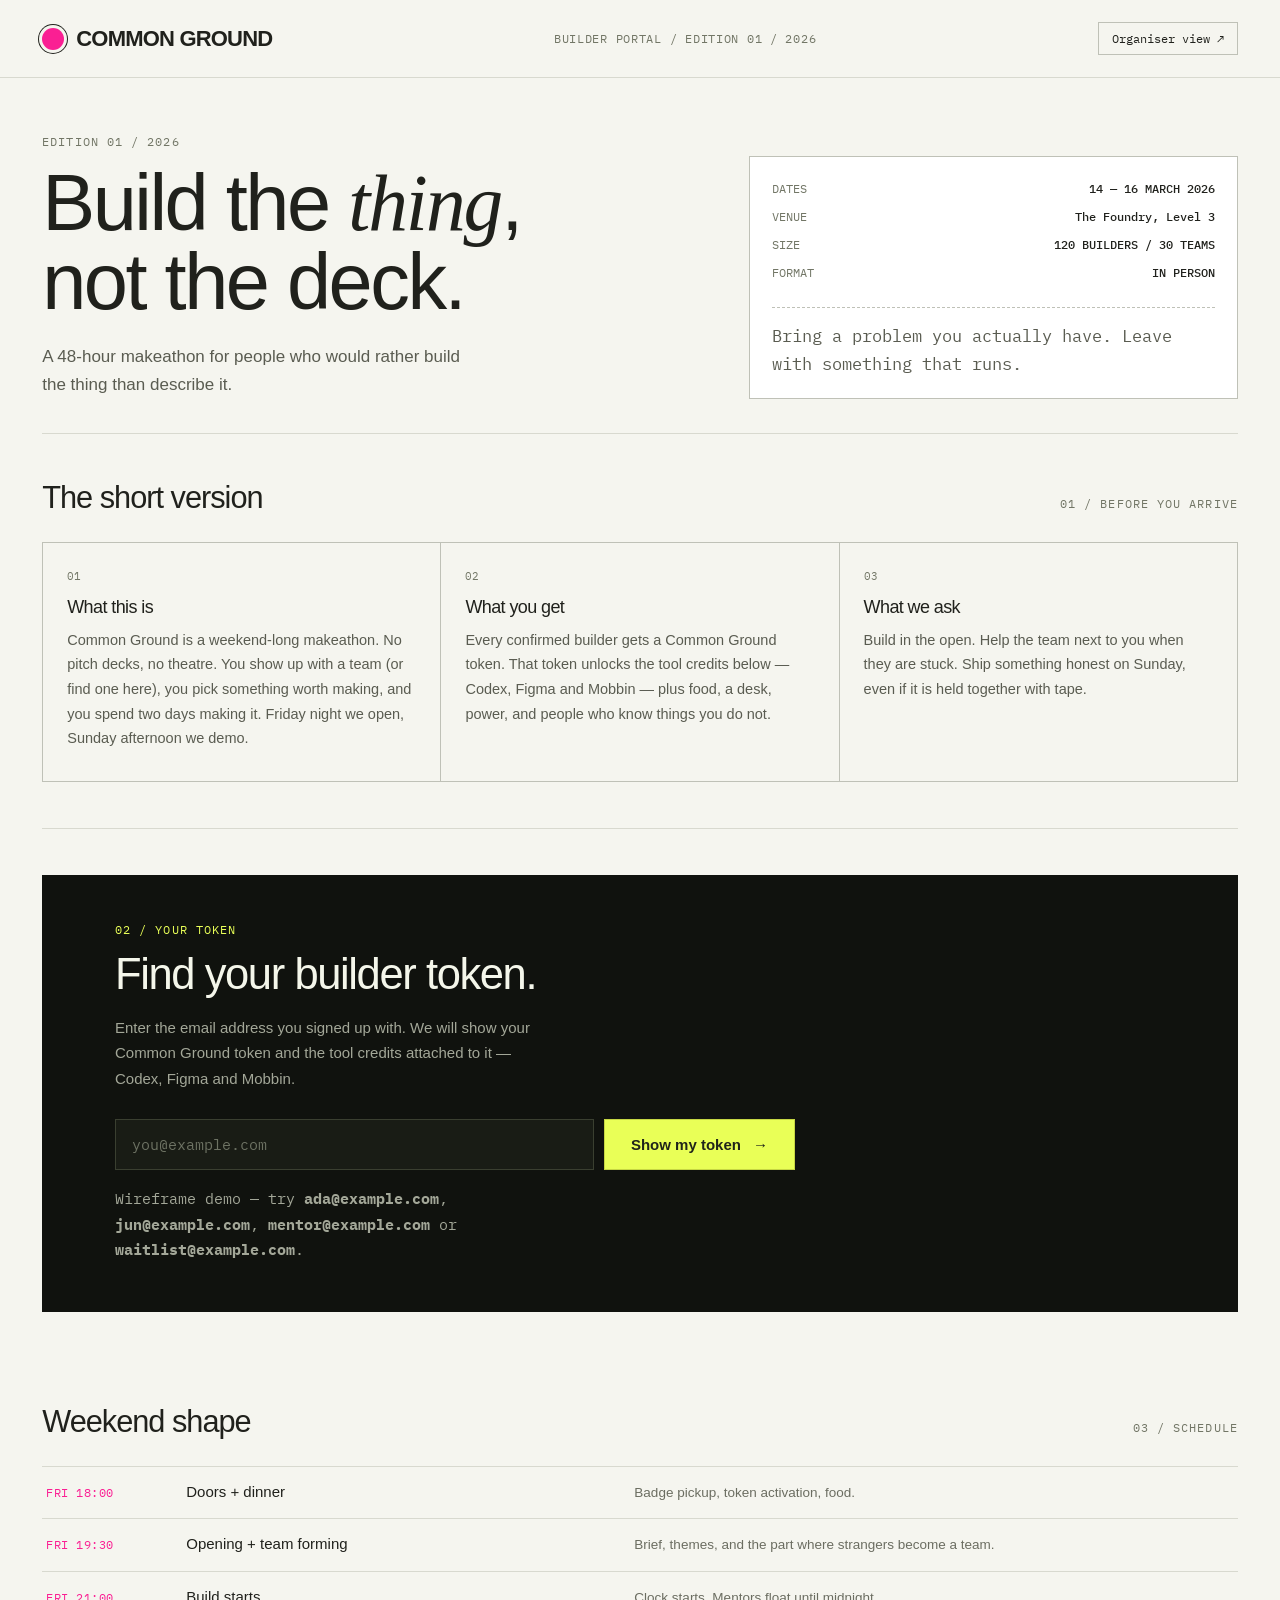
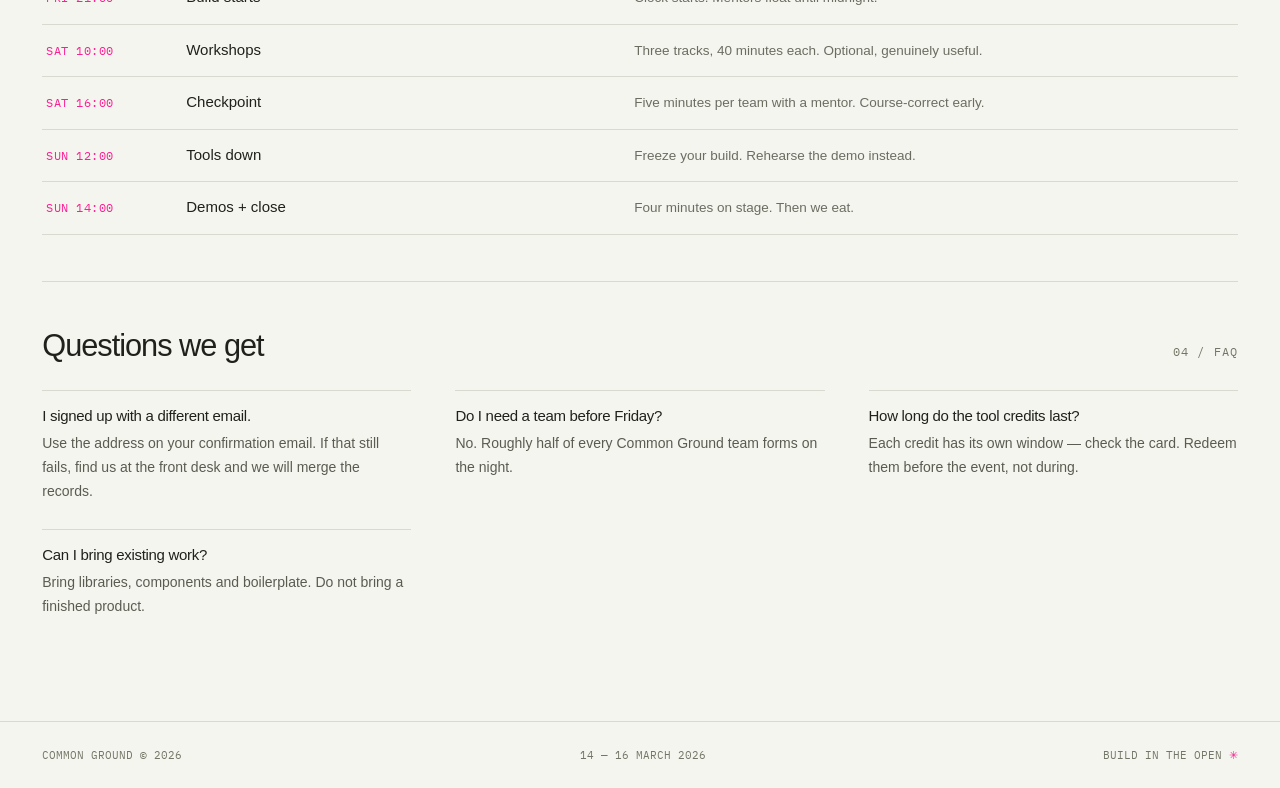
==== index.html @ 04ef0b45 "update files" ====
<!doctype html>
<html lang="en">
<head>
<meta charset="UTF-8">
<meta name="viewport" content="width=device-width, initial-scale=1.0">
<meta name="theme-color" content="#fa1f93">
<title>Common Ground — Builder Portal</title>
<meta name="description" content="Common Ground makeathon. Find your builder token and redeem your Codex, Figma and Mobbin credits.">
<link rel="icon" href="./assets/favicon.svg">
<link rel="preconnect" href="https://fonts.googleapis.com">
<link rel="preconnect" href="https://fonts.gstatic.com" crossorigin>
<link rel="stylesheet" href="https://fonts.googleapis.com/css2?family=Google+Sans:ital,wght@0,400;0,500;0,700;1,400&family=IBM+Plex+Mono:wght@400;500;600&display=swap">
<link rel="stylesheet" href="./assets/portal.css">
</head>
<body>

<header class="topbar">
  <a class="brand" href="./"><span class="brand-mark"></span>COMMON GROUND</a>
  <span class="top-caption" id="top-caption">BUILDER PORTAL / EDITION 01</span>
  <a class="top-link" href="./admin.html">Organiser view <span>↗</span></a>
</header>

<main>

  <!-- ============ HERO ============ -->
  <section class="hero">
    <div>
      <span class="eyebrow" id="hero-edition">EDITION 01 / 2026</span>
      <h1>Build the <em>thing</em>,<br>not the deck.</h1>
      <p id="hero-tagline">A 48-hour makeathon for people who would rather build the thing than describe it.</p>
    </div>
    <div class="hero-meta">
      <dl>
        <dt>DATES</dt><dd id="meta-dates">14 — 16 MARCH 2026</dd>
        <dt>VENUE</dt><dd id="meta-venue">The Foundry, Level 3</dd>
        <dt>SIZE</dt><dd id="meta-capacity">120 BUILDERS / 30 TEAMS</dd>
        <dt>FORMAT</dt><dd>IN PERSON</dd>
      </dl>
      <p class="hero-note" id="meta-note">Bring a problem you actually have. Leave with something that runs.</p>
    </div>
  </section>

  <!-- ============ INTRO ============ -->
  <section class="section">
    <div class="section-head">
      <h2>The short version</h2>
      <span class="eyebrow">01 / BEFORE YOU ARRIVE</span>
    </div>
    <div class="intro-grid" id="intro-grid"></div>
  </section>

  <!-- ============ TOKEN GATE ============ -->
  <section class="gate" id="gate" aria-labelledby="gate-title">
    <div class="gate-inner">
      <span class="eyebrow">02 / YOUR TOKEN</span>
      <h2 id="gate-title">Find your builder token.</h2>
      <p>Enter the email address you signed up with. We will show your Common Ground token and the tool credits attached to it — Codex, Figma and Mobbin.</p>
      <form class="gate-form" id="gate-form" novalidate>
        <label for="email" class="sr-only" hidden>Email address</label>
        <input type="email" id="email" name="email" placeholder="you@example.com"
               autocomplete="email" inputmode="email" spellcheck="false" required>
        <button type="submit">Show my token <span aria-hidden="true">→</span></button>
      </form>
      <p class="gate-hint">Wireframe demo — try <b>ada@example.com</b>, <b>jun@example.com</b>, <b>mentor@example.com</b> or <b>waitlist@example.com</b>.</p>
      <p class="gate-error" id="gate-error" role="alert"></p>
    </div>
  </section>

  <!-- ============ RESULT ============ -->
  <section class="result" id="result" aria-live="polite">
    <div class="token-card">
      <div class="token-top">
        <div class="token-who">
          <span class="eyebrow">YOU ARE IN</span>
          <h2 id="p-name">—</h2>
          <p id="p-detail">—</p>
        </div>
        <span class="badge ok" id="p-status">CONFIRMED</span>
      </div>
      <div class="token-block">
        <div>
          <span class="label">COMMON GROUND TOKEN</span>
          <div class="token-value" id="p-token">—</div>
        </div>
        <button class="copy-btn" data-copy-target="p-token" type="button">Copy token</button>
      </div>
    </div>

    <div class="perks" id="perks"></div>

    <p class="wire-note">Wireframe: codes are stored in your browser only. In production this screen is served after a
      magic-link check, and each code is issued once per confirmed builder.</p>
  </section>

  <!-- ============ SCHEDULE ============ -->
  <section class="section">
    <div class="section-head">
      <h2>Weekend shape</h2>
      <span class="eyebrow">03 / SCHEDULE</span>
    </div>
    <div class="schedule" id="schedule"></div>
  </section>

  <!-- ============ FAQ ============ -->
  <section class="section" style="border-bottom:0">
    <div class="section-head">
      <h2>Questions we get</h2>
      <span class="eyebrow">04 / FAQ</span>
    </div>
    <div class="faq" id="faq"></div>
  </section>

</main>

<footer>
  <span>COMMON GROUND © 2026</span>
  <span id="foot-dates">14 — 16 MARCH 2026</span>
  <span>BUILD IN THE OPEN <b style="color:#fa1f93">✳</b></span>
</footer>

<div id="toast" class="toast" role="status"></div>

<script src="./assets/data.js"></script>
<script src="./assets/portal.js"></script>
</body>
</html>
---- assets/portal.css ----
/* Fonts load via <link> in each page head — see index.html / admin.html. */

:root{
  --paper:#f5f5ef; --ink:#20211c; --deep:#10120e;
  --line:#d8d9cf; --line-hard:#bfc1b7;
  --acid:#e9ff57; --hot:#fa1f93; --muted:#727666;
  --mono:'IBM Plex Mono',monospace; --display:'Google Sans',sans-serif;
  font-family:'Google Sans',sans-serif; color:var(--ink); background:var(--paper);
  font-synthesis:none;
}
*{box-sizing:border-box}
body{margin:0}
button,input,textarea,select,a{-webkit-tap-highlight-color:transparent}
button{font:inherit;cursor:pointer;color:inherit;border:0;background:none}
a{color:inherit;text-decoration:none}
button:focus-visible,a:focus-visible,input:focus-visible,textarea:focus-visible,select:focus-visible{outline:2px solid #727b19;outline-offset:3px}
h1,h2,h3{font-family:var(--display);font-weight:500;margin:0}
.mono{font-family:var(--mono)}

/* ---------- chrome ---------- */
.topbar{height:78px;border-bottom:1px solid var(--line);display:flex;align-items:center;justify-content:space-between;padding:0 3.3%;gap:16px}
.brand{display:flex;align-items:center;gap:12px;font-family:var(--display);font-size:22px;font-weight:700;letter-spacing:-.8px;white-space:nowrap}
.brand-mark{width:22px;height:22px;border-radius:50%;background:var(--hot);flex-shrink:0;box-shadow:0 0 0 3px var(--paper),0 0 0 4px var(--ink)}
.top-caption{font-family:var(--mono);font-size:12px;letter-spacing:.06em;color:var(--muted)}
.top-link{font-family:var(--mono);font-size:12px;border:1px solid var(--line-hard);padding:8px 13px;white-space:nowrap}
.top-link:hover{background:#ededE5}
main{padding:0 3.3%;max-width:1680px;margin:0 auto}
footer{display:flex;align-items:center;justify-content:space-between;gap:14px;flex-wrap:wrap;
  padding:26px 3.3%;margin-top:56px;border-top:1px solid var(--line);font-family:var(--mono);font-size:11px;color:var(--muted)}

.eyebrow{font-family:var(--mono);font-size:12px;letter-spacing:.09em;color:var(--muted);text-transform:uppercase}
.helper{font-family:var(--mono);font-size:12px;line-height:1.65;color:var(--muted);margin:8px 0 0}
.wire-note{font-family:var(--mono);font-size:11px;color:#8a8e7d;border-left:2px solid var(--acid);padding-left:10px;margin:12px 0 0}

/* ---------- hero ---------- */
.hero{display:grid;grid-template-columns:minmax(0,1.35fr) minmax(0,1fr);gap:48px;align-items:end;padding:54px 0 34px;border-bottom:1px solid var(--line)}
.hero h1{font-size:clamp(44px,6.2vw,92px);letter-spacing:-2.5px;line-height:.98;margin:14px 0 0}
.hero h1 em{font-family:Georgia,serif;font-weight:400;font-style:italic;letter-spacing:-2px}
.hero p{font-size:17px;line-height:1.65;color:#5a5c51;margin:22px 0 0;max-width:46ch}
.hero-meta{font-family:var(--mono);font-size:12px;line-height:2;border:1px solid var(--line-hard);padding:20px 22px;background:#fff}
.hero-meta dl{margin:0;display:grid;grid-template-columns:auto 1fr;gap:4px 18px}
.hero-meta dt{color:var(--muted)}
.hero-meta dd{margin:0;text-align:right;font-weight:500}
.hero-note{margin-top:16px;padding-top:14px;border-top:1px dashed var(--line-hard);color:var(--ink);font-size:12px;line-height:1.6}

/* ---------- generic blocks ---------- */
.section{padding:46px 0;border-bottom:1px solid var(--line)}
.section-head{display:flex;align-items:baseline;justify-content:space-between;gap:20px;flex-wrap:wrap;margin-bottom:26px}
.section-head h2{font-size:clamp(24px,2.4vw,34px);letter-spacing:-1px}
.intro-grid{display:grid;grid-template-columns:repeat(auto-fit,minmax(260px,1fr));gap:1px;background:var(--line-hard);border:1px solid var(--line-hard)}
.intro-card{background:var(--paper);padding:26px 24px 30px}
.intro-card h3{font-size:18px;letter-spacing:-.6px;margin-bottom:10px}
.intro-card p{font-size:14.5px;line-height:1.7;color:#5a5c51;margin:0}
.intro-card .idx{font-family:var(--mono);font-size:11px;color:var(--muted);display:block;margin-bottom:14px}

.schedule{border-top:1px solid var(--line)}
.sched-row{display:grid;grid-template-columns:120px minmax(0,1fr) minmax(0,1.4fr);gap:20px;padding:15px 4px;border-bottom:1px solid var(--line);align-items:baseline}
.sched-row time{font-family:var(--mono);font-size:12px;color:var(--hot);letter-spacing:.04em}
.sched-row strong{font-weight:500;font-size:15px}
.sched-row span{font-size:13.5px;color:#6b6d61;line-height:1.6}

/* ---------- token gate ---------- */
.gate{background:var(--deep);color:#eef0e2;border:1px solid var(--deep);padding:44px 6% 48px;margin:46px 0}
.gate-inner{max-width:680px}
.gate .eyebrow{color:var(--acid)}
.gate h2{font-size:clamp(28px,3.4vw,44px);letter-spacing:-1.4px;color:#f4f6ea;margin:12px 0 0}
.gate p{font-size:15px;line-height:1.7;color:#a3a798;margin:16px 0 0;max-width:52ch}
.gate-form{display:flex;gap:10px;margin-top:28px;flex-wrap:wrap}
.gate-form input{flex:1 1 300px;min-width:0;background:#191c15;border:1px solid #3a3f30;color:#f2f4e8;
  font:15px var(--mono);padding:15px 16px}
.gate-form input::placeholder{color:#6d7263}
.gate-form input:focus{border-color:var(--acid);outline:none}
.gate-form button{background:var(--acid);color:#20241a;font-weight:700;font-size:15px;padding:15px 26px;
  display:flex;align-items:center;gap:12px;border:1px solid #c5d643}
.gate-form button:hover{background:#dcf63d}
.gate-hint{font-family:var(--mono);font-size:11px;color:#8b9080;margin-top:14px}
.gate-error{font-family:var(--mono);font-size:12.5px;color:#ffd0e8;border:1px solid var(--hot);background:#3a0f27;
  padding:12px 15px;margin-top:18px;display:none}
.gate-error.visible{display:block}

/* ---------- token result ---------- */
.result{display:none;margin:46px 0}
.result.visible{display:block}
.token-card{background:var(--deep);color:#eef0e2;padding:34px 6% 36px;position:relative;overflow:hidden}
.token-card:after{content:'';position:absolute;right:-60px;top:-60px;width:220px;height:220px;border-radius:50%;
  border:1px solid #2e3327;pointer-events:none}
.token-top{display:flex;justify-content:space-between;gap:24px;flex-wrap:wrap;align-items:flex-start}
.token-who h2{font-size:clamp(26px,3vw,38px);letter-spacing:-1.1px;color:#f4f6ea}
.token-who .eyebrow{color:var(--acid)}
.token-who p{font-family:var(--mono);font-size:12px;color:#9ba08d;margin:10px 0 0}
.badge{font-family:var(--mono);font-size:11px;letter-spacing:.06em;border:1px solid currentColor;padding:5px 9px;display:inline-block}
.badge.ok{color:var(--acid)}
.badge.warn{color:#ffb454}
.token-block{margin-top:30px;border:1px dashed #414736;padding:22px 24px;display:flex;gap:22px;
  align-items:center;justify-content:space-between;flex-wrap:wrap}
.token-block .label{font-family:var(--mono);font-size:11px;color:#8b9080;letter-spacing:.08em}
.token-value{font-family:var(--mono);font-size:clamp(24px,3.4vw,38px);letter-spacing:.06em;color:var(--acid);margin-top:8px;word-break:break-all}
.copy-btn{font-family:var(--mono);font-size:12px;border:1px solid #5a6049;color:#e6e9da;padding:11px 16px;background:#1b1f17}
.copy-btn:hover{border-color:var(--acid);color:var(--acid)}
.copy-btn.done{border-color:var(--acid);color:var(--acid)}

.perks{display:grid;grid-template-columns:repeat(auto-fit,minmax(290px,1fr));gap:1px;background:var(--line-hard);
  border:1px solid var(--line-hard);border-top:0}
.perk{background:var(--paper);padding:26px 24px 28px;display:flex;flex-direction:column}
.perk-head{display:flex;justify-content:space-between;align-items:baseline;gap:12px}
.perk-head h3{font-size:22px;letter-spacing:-.7px}
.perk-kind{font-family:var(--mono);font-size:10px;color:var(--muted);letter-spacing:.06em;margin-top:6px}
.perk-value{font-family:var(--mono);font-size:11px;border:1px solid var(--ink);padding:4px 8px;white-space:nowrap}
.perk p{font-size:14px;line-height:1.7;color:#5a5c51;margin:16px 0 0}
.perk-code{margin-top:20px;border:1px solid var(--line-hard);background:#fff;padding:14px 15px;
  display:flex;align-items:center;justify-content:space-between;gap:12px}
.perk-code code{font-family:var(--mono);font-size:14px;letter-spacing:.06em;word-break:break-all}
.perk-code .copy-btn{background:var(--paper);border-color:var(--line-hard);color:var(--ink);padding:8px 12px;font-size:11px}
.perk-code .copy-btn:hover{border-color:var(--ink)}
.perk-steps{font-family:var(--mono);font-size:11px;color:var(--muted);line-height:1.9;margin:14px 0 0;padding-left:16px}
.perk-foot{margin-top:auto;padding-top:20px;display:flex;align-items:center;justify-content:space-between;gap:12px}
.perk-window{font-family:var(--mono);font-size:10px;color:var(--muted)}
.redeem{background:var(--ink);color:var(--paper);font-size:13px;font-weight:500;padding:11px 16px;display:inline-flex;gap:10px;align-items:center}
.redeem:hover{background:var(--hot)}
.perk.claimed .perk-code{background:#eceee3;border-style:dashed}
.claim-tag{font-family:var(--mono);font-size:10px;color:#4b7a2a}

.faq{display:grid;grid-template-columns:repeat(auto-fit,minmax(300px,1fr));gap:26px 44px}
.faq div{border-top:1px solid var(--line);padding-top:16px}
.faq h3{font-size:15px;letter-spacing:-.3px;margin-bottom:8px}
.faq p{font-size:14px;line-height:1.7;color:#5a5c51;margin:0}

/* ---------- admin ---------- */
.admin-layout{display:grid;grid-template-columns:200px minmax(0,1fr);gap:0;border:1px solid var(--line-hard);margin:34px 0 0}
.admin-nav{border-right:1px solid var(--line-hard);padding:22px 0;background:#eeefe6}
.admin-nav button{display:block;width:100%;text-align:left;padding:11px 20px;font-family:var(--mono);font-size:12px;color:var(--muted)}
.admin-nav button:hover{background:#e4e6da;color:var(--ink)}
.admin-nav button.active{background:var(--ink);color:var(--acid)}
.admin-nav .nav-label{font-family:var(--mono);font-size:10px;color:#9a9d8c;padding:0 20px;margin:18px 0 8px;letter-spacing:.08em}
.admin-nav .nav-label:first-child{margin-top:0}
.admin-panel{padding:28px 30px 36px;min-width:0}
.panel{display:none}
.panel.active{display:block}
.panel > h2{font-size:26px;letter-spacing:-.8px}
.panel > .helper{margin-bottom:24px}

.field{display:block;margin-bottom:18px}
.field span{display:block;font-family:var(--mono);font-size:11px;color:var(--muted);letter-spacing:.05em;margin-bottom:7px}
.field input,.field textarea,.field select{width:100%;font:14px 'Google Sans',sans-serif;background:#fff;
  border:1px solid var(--line-hard);padding:11px 13px;color:var(--ink)}
.field textarea{min-height:92px;resize:vertical;line-height:1.6}
.field input:focus,.field textarea:focus,.field select:focus{border-color:var(--ink);outline:none}
.field-row{display:grid;grid-template-columns:repeat(auto-fit,minmax(200px,1fr));gap:0 18px}
.code-input{font-family:var(--mono);font-size:13px;letter-spacing:.04em}

.card-stack{display:flex;flex-direction:column;gap:14px}
.edit-card{border:1px solid var(--line-hard);background:#fbfbf6;padding:20px 20px 6px}
.edit-card-head{display:flex;align-items:center;justify-content:space-between;gap:12px;margin-bottom:16px}
.edit-card-head h3{font-size:16px;letter-spacing:-.4px}
.edit-card-head .tag{font-family:var(--mono);font-size:10px;color:var(--muted)}

.toolbar{display:flex;gap:10px;flex-wrap:wrap;align-items:center;margin-bottom:22px;padding-bottom:18px;border-bottom:1px solid var(--line)}
.toolbar input[type=search]{flex:1 1 220px;min-width:0;font:13px var(--mono);border:1px solid var(--line-hard);background:#fff;padding:10px 12px}
.btn{font-size:13px;font-weight:500;padding:10px 16px;border:1px solid var(--line-hard);background:#fff}
.btn:hover{border-color:var(--ink)}
.btn-primary{background:var(--acid);border-color:#c5d643;font-weight:700}
.btn-primary:hover{background:#dcf63d}
.btn-dark{background:var(--ink);color:var(--paper);border-color:var(--ink)}
.btn-dark:hover{background:var(--hot);border-color:var(--hot)}
.btn-danger{color:#a4203f;border-color:#e0bcc6}
.btn-danger:hover{background:#fbeaef;border-color:#a4203f}
.btn-sm{font-size:11px;font-family:var(--mono);padding:7px 11px}

.table-wrap{overflow-x:auto;border:1px solid var(--line-hard)}
table{border-collapse:collapse;width:100%;min-width:860px;background:#fff}
th{font-family:var(--mono);font-size:10px;letter-spacing:.06em;color:var(--muted);text-align:left;
  padding:11px 13px;border-bottom:1px solid var(--line-hard);background:#eeefe6;white-space:nowrap}
td{padding:11px 13px;border-bottom:1px solid var(--line);font-size:13px;vertical-align:middle}
tr:last-child td{border-bottom:0}
td.mono,th.mono{font-family:var(--mono);font-size:12px}
.pill{font-family:var(--mono);font-size:10px;padding:3px 8px;border:1px solid var(--line-hard);white-space:nowrap}
.pill.confirmed{border-color:#7e9a3f;color:#4b6a1c;background:#f2f7df}
.pill.waitlist{border-color:#d3a03c;color:#8a5f12;background:#fbf3e2}
.pill.cancelled{border-color:#c98a9c;color:#932744;background:#fbecf1}
.row-actions{display:flex;gap:6px;justify-content:flex-end}
.empty{padding:34px 16px;text-align:center;font-family:var(--mono);font-size:12px;color:var(--muted)}

.save-bar{position:sticky;bottom:0;background:var(--paper);border-top:1px solid var(--line-hard);
  padding:14px 0;margin-top:28px;display:flex;gap:12px;align-items:center;flex-wrap:wrap}
.save-state{font-family:var(--mono);font-size:11px;color:var(--muted);margin-left:auto}

dialog{background:var(--paper);max-width:620px;width:92%;border:1px solid var(--line-hard);padding:0;color:var(--ink)}
dialog::backdrop{background:#10120ec9;backdrop-filter:blur(3px)}
.dialog-head{display:flex;align-items:center;justify-content:space-between;padding:20px 24px;border-bottom:1px solid var(--line)}
.dialog-head h3{font-size:19px;letter-spacing:-.6px}
.dialog-body{padding:24px;max-height:64vh;overflow-y:auto}
.dialog-foot{display:flex;gap:10px;justify-content:flex-end;padding:16px 24px;border-top:1px solid var(--line);background:#eeefe6}
.close-x{font-size:24px;line-height:1;color:var(--muted)}

.toast{position:fixed;bottom:26px;left:50%;transform:translate(-50%,18px);background:#25291d;color:#f5f5ef;
  padding:13px 22px;border:1px solid #b4c441;font:12px var(--mono);opacity:0;pointer-events:none;
  transition:.2s;z-index:50;max-width:90vw;text-align:center}
.toast.visible{opacity:1;transform:translate(-50%,0)}

/* ---------- responsive ---------- */
@media(max-width:980px){
  .hero{grid-template-columns:1fr;gap:28px;align-items:start}
  .sched-row{grid-template-columns:96px 1fr;gap:8px 16px}
  .sched-row span{grid-column:2}
  .admin-layout{grid-template-columns:1fr}
  .admin-nav{border-right:0;border-bottom:1px solid var(--line-hard);display:flex;flex-wrap:wrap;gap:4px;padding:12px}
  .admin-nav button{width:auto;padding:9px 13px;border:1px solid var(--line-hard);background:#fff}
  .admin-nav .nav-label{display:none}
}
@media(max-width:700px){
  .topbar{height:64px;padding:0 18px;gap:10px}
  .brand{font-size:16px;gap:9px}
  .brand-mark{width:18px;height:18px}
  .top-link{font-size:11px;padding:7px 10px}
  .top-caption{display:none}
  main{padding:0 18px}
  footer{padding:22px 18px;font-size:10px}
  .hero{padding:34px 0 26px}
  .gate,.token-card{padding-left:22px;padding-right:22px}
  .admin-panel{padding:20px 18px 28px}
  .gate-form button{flex:1 1 100%;justify-content:center}
}
@media(prefers-reduced-motion:reduce){*{transition:none!important}}
@media print{.topbar,.gate,footer,.top-link{display:none}}
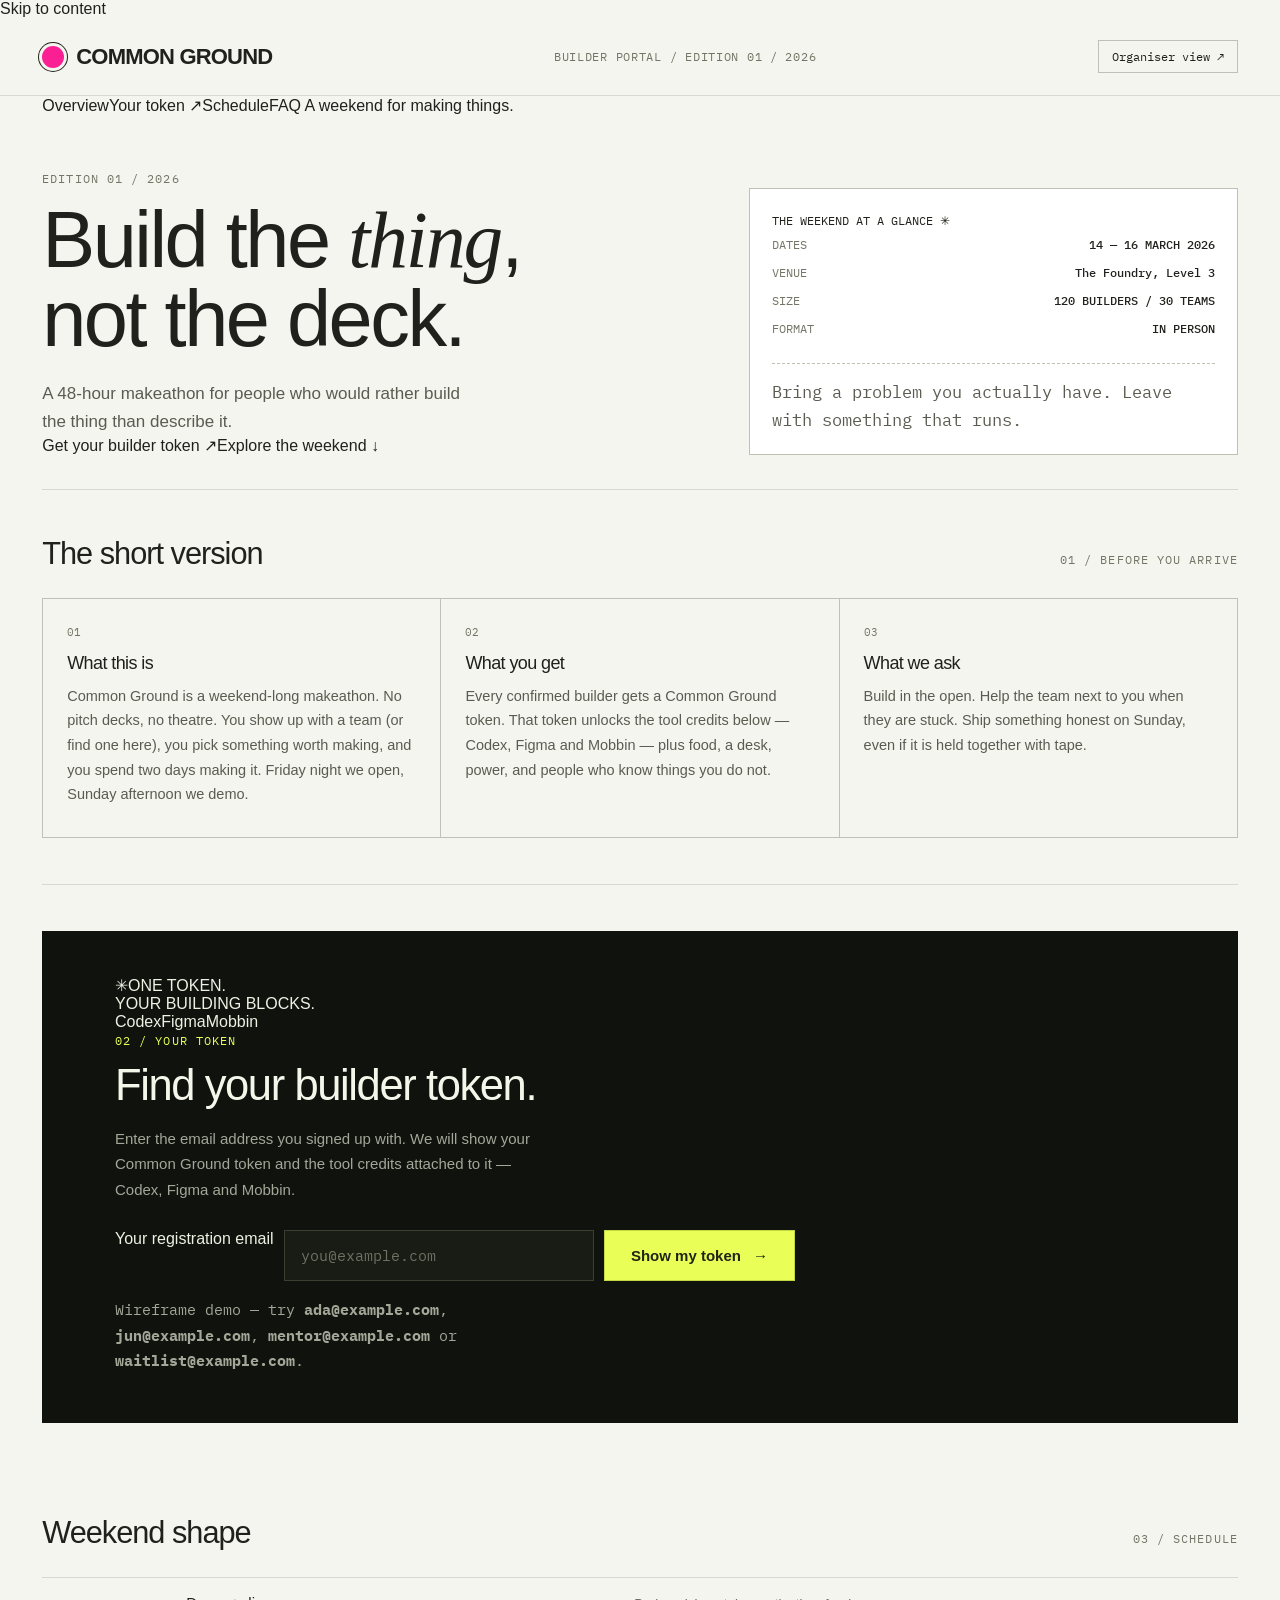
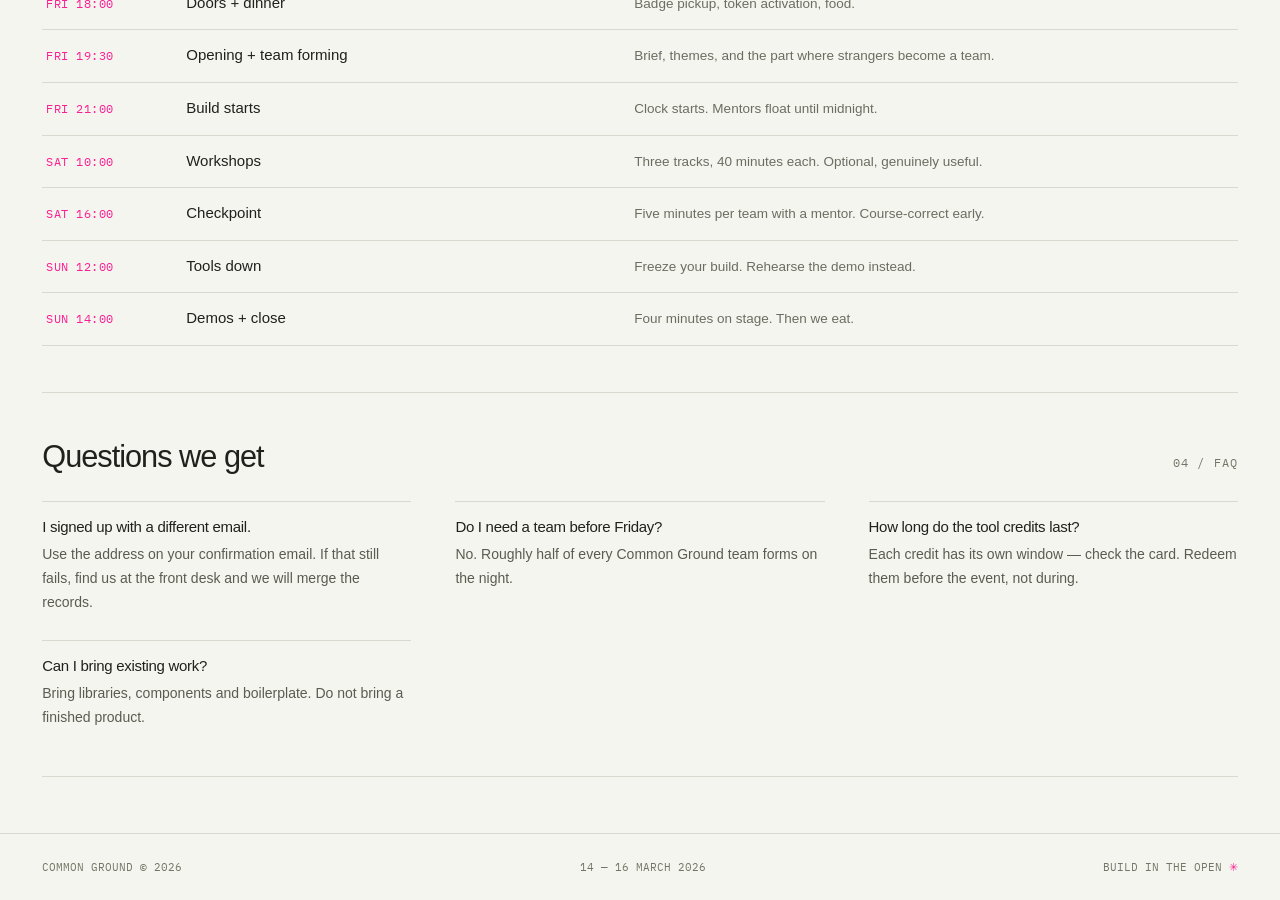
==== commit 780955b0: "Improve builder and organiser page layout Add section navigation, token shortcuts, event overview an" ====
--- a/index.html
+++ b/index.html
@@ -12,7 +12,8 @@
 <link rel="stylesheet" href="https://fonts.googleapis.com/css2?family=Google+Sans:ital,wght@0,400;0,500;0,700;1,400&family=IBM+Plex+Mono:wght@400;500;600&display=swap">
 <link rel="stylesheet" href="./assets/portal.css">
 </head>
-<body>
+<body class="builder-page">
+<a class="skip-link" href="#main-content">Skip to content</a>
 
 <header class="topbar">
   <a class="brand" href="./"><span class="brand-mark"></span>COMMON GROUND</a>
@@ -20,16 +21,22 @@
   <a class="top-link" href="./admin.html">Organiser view <span>↗</span></a>
 </header>
 
-<main>
+<main id="main-content">
+  <nav class="portal-nav" aria-label="On this page">
+    <a href="#overview">Overview</a><a href="#gate">Your token <span>↗</span></a><a href="#weekend">Schedule</a><a href="#questions">FAQ</a>
+    <span class="nav-note">A weekend for making things.</span>
+  </nav>
 
   <!-- ============ HERO ============ -->
-  <section class="hero">
+  <section class="hero" id="overview">
     <div>
       <span class="eyebrow" id="hero-edition">EDITION 01 / 2026</span>
       <h1>Build the <em>thing</em>,<br>not the deck.</h1>
       <p id="hero-tagline">A 48-hour makeathon for people who would rather build the thing than describe it.</p>
+      <div class="hero-actions"><a class="primary-link" href="#gate">Get your builder token <span aria-hidden="true">↗</span></a><a class="text-link" href="#weekend">Explore the weekend ↓</a></div>
     </div>
     <div class="hero-meta">
+      <span class="event-card-label">THE WEEKEND AT A GLANCE <span aria-hidden="true">✳</span></span>
       <dl>
         <dt>DATES</dt><dd id="meta-dates">14 — 16 MARCH 2026</dd>
         <dt>VENUE</dt><dd id="meta-venue">The Foundry, Level 3</dd>
@@ -51,17 +58,18 @@
 
   <!-- ============ TOKEN GATE ============ -->
   <section class="gate" id="gate" aria-labelledby="gate-title">
+    <div class="gate-aside" aria-hidden="true"><span class="gate-symbol">✳</span><span>ONE TOKEN.<br>YOUR BUILDING BLOCKS.</span><div class="tool-labels"><span>Codex</span><span>Figma</span><span>Mobbin</span></div></div>
     <div class="gate-inner">
       <span class="eyebrow">02 / YOUR TOKEN</span>
       <h2 id="gate-title">Find your builder token.</h2>
       <p>Enter the email address you signed up with. We will show your Common Ground token and the tool credits attached to it — Codex, Figma and Mobbin.</p>
       <form class="gate-form" id="gate-form" novalidate>
-        <label for="email" class="sr-only" hidden>Email address</label>
+        <label for="email">Your registration email</label>
         <input type="email" id="email" name="email" placeholder="you@example.com"
-               autocomplete="email" inputmode="email" spellcheck="false" required>
+               autocomplete="email" inputmode="email" spellcheck="false" aria-describedby="gate-hint gate-error" required>
         <button type="submit">Show my token <span aria-hidden="true">→</span></button>
       </form>
-      <p class="gate-hint">Wireframe demo — try <b>ada@example.com</b>, <b>jun@example.com</b>, <b>mentor@example.com</b> or <b>waitlist@example.com</b>.</p>
+      <p class="gate-hint" id="gate-hint">Wireframe demo — try <b>ada@example.com</b>, <b>jun@example.com</b>, <b>mentor@example.com</b> or <b>waitlist@example.com</b>.</p>
       <p class="gate-error" id="gate-error" role="alert"></p>
     </div>
   </section>
@@ -93,7 +101,7 @@
   </section>
 
   <!-- ============ SCHEDULE ============ -->
-  <section class="section">
+  <section class="section" id="weekend">
     <div class="section-head">
       <h2>Weekend shape</h2>
       <span class="eyebrow">03 / SCHEDULE</span>
@@ -102,7 +110,7 @@
   </section>
 
   <!-- ============ FAQ ============ -->
-  <section class="section" style="border-bottom:0">
+  <section class="section" id="questions">
     <div class="section-head">
       <h2>Questions we get</h2>
       <span class="eyebrow">04 / FAQ</span>
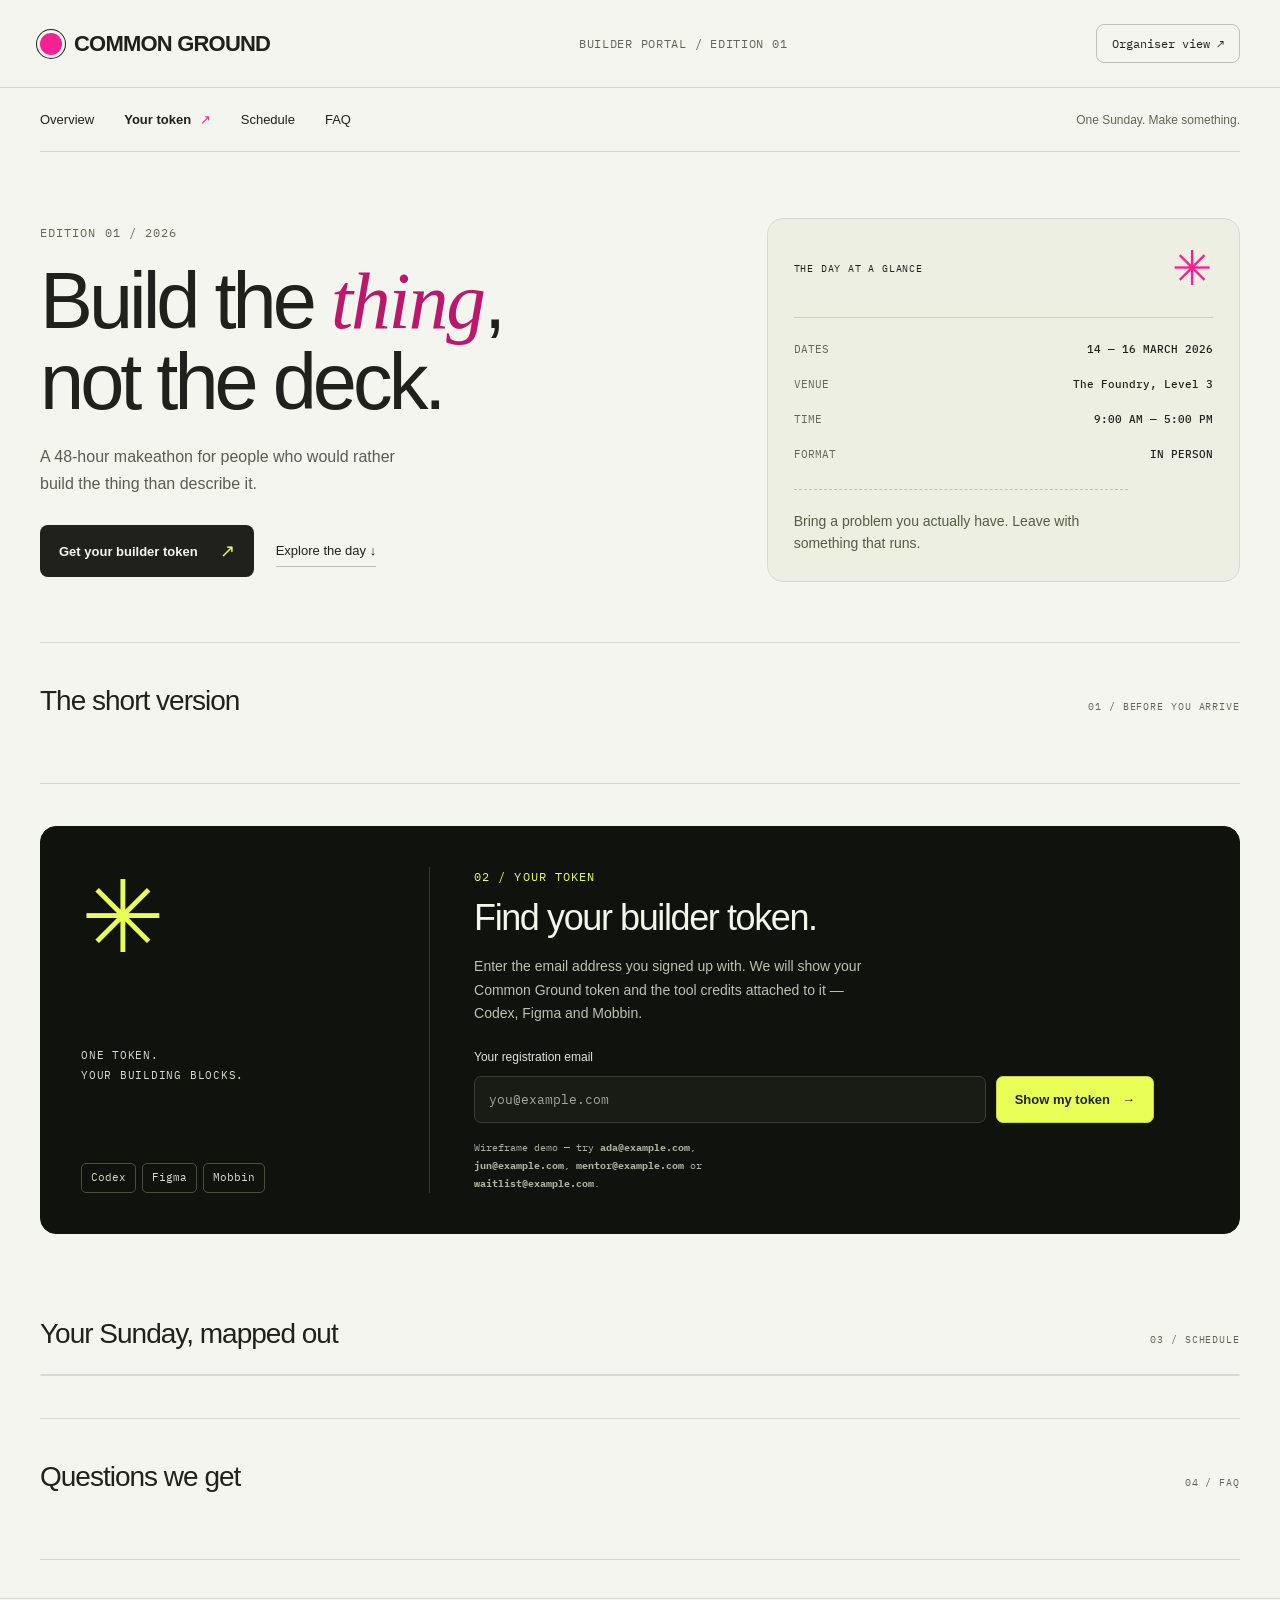
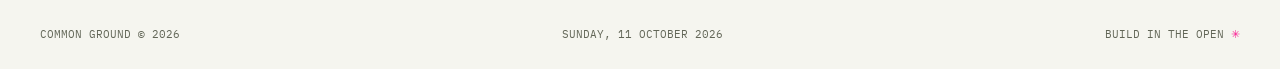
==== commit ebdee6e7: "Update event to Sunday 11 October at SQ Collective" ====
--- a/index.html
+++ b/index.html
@@ -24,7 +24,7 @@
 <main id="main-content">
   <nav class="portal-nav" aria-label="On this page">
     <a href="#overview">Overview</a><a href="#gate">Your token <span>↗</span></a><a href="#weekend">Schedule</a><a href="#questions">FAQ</a>
-    <span class="nav-note">A weekend for making things.</span>
+    <span class="nav-note">One Sunday. Make something.</span>
   </nav>
 
   <!-- ============ HERO ============ -->
@@ -32,15 +32,15 @@
     <div>
       <span class="eyebrow" id="hero-edition">EDITION 01 / 2026</span>
       <h1>Build the <em>thing</em>,<br>not the deck.</h1>
-      <p id="hero-tagline">A 48-hour makeathon for people who would rather build the thing than describe it.</p>
-      <div class="hero-actions"><a class="primary-link" href="#gate">Get your builder token <span aria-hidden="true">↗</span></a><a class="text-link" href="#weekend">Explore the weekend ↓</a></div>
+      <p id="hero-tagline">A one-day makeathon for people who would rather build the thing than describe it.</p>
+      <div class="hero-actions"><a class="primary-link" href="#gate">Get your builder token <span aria-hidden="true">↗</span></a><a class="text-link" href="#weekend">Explore the day ↓</a></div>
     </div>
     <div class="hero-meta">
-      <span class="event-card-label">THE WEEKEND AT A GLANCE <span aria-hidden="true">✳</span></span>
+      <span class="event-card-label">THE DAY AT A GLANCE <span aria-hidden="true">✳</span></span>
       <dl>
-        <dt>DATES</dt><dd id="meta-dates">14 — 16 MARCH 2026</dd>
-        <dt>VENUE</dt><dd id="meta-venue">The Foundry, Level 3</dd>
-        <dt>SIZE</dt><dd id="meta-capacity">120 BUILDERS / 30 TEAMS</dd>
+        <dt>DATES</dt><dd id="meta-dates">SUNDAY, 11 OCTOBER 2026</dd>
+        <dt>VENUE</dt><dd id="meta-venue">SQ Collective</dd>
+        <dt>TIME</dt><dd id="meta-hours">9:00 AM — 5:00 PM</dd>
         <dt>FORMAT</dt><dd>IN PERSON</dd>
       </dl>
       <p class="hero-note" id="meta-note">Bring a problem you actually have. Leave with something that runs.</p>
@@ -103,7 +103,7 @@
   <!-- ============ SCHEDULE ============ -->
   <section class="section" id="weekend">
     <div class="section-head">
-      <h2>Weekend shape</h2>
+      <h2>Your Sunday, mapped out</h2>
       <span class="eyebrow">03 / SCHEDULE</span>
     </div>
     <div class="schedule" id="schedule"></div>
@@ -122,7 +122,7 @@
 
 <footer>
   <span>COMMON GROUND © 2026</span>
-  <span id="foot-dates">14 — 16 MARCH 2026</span>
+  <span id="foot-dates">SUNDAY, 11 OCTOBER 2026</span>
   <span>BUILD IN THE OPEN <b style="color:#fa1f93">✳</b></span>
 </footer>
 
--- a/assets/portal.css
+++ b/assets/portal.css
@@ -222,3 +222,117 @@
 }
 @media(prefers-reduced-motion:reduce){*{transition:none!important}}
 @media print{.topbar,.gate,footer,.top-link{display:none}}
+
+/* Workspace layout: generous public canvas, focused personal and editing surfaces. */
+html{scroll-behavior:smooth;scroll-padding-top:28px}
+:root{--muted:#626657}
+main{max-width:1280px;padding:0 40px}
+.topbar{padding:0 max(40px,calc((100vw - 1200px)/2));height:88px;background:var(--paper)}
+.top-link{border-radius:8px;padding:11px 15px}
+.skip-link{position:fixed;left:16px;top:-80px;z-index:100;background:var(--acid);padding:14px;border:1px solid var(--ink)}
+.skip-link:focus{top:16px}
+.portal-nav{display:flex;align-items:center;gap:30px;border-bottom:1px solid var(--line);padding:20px 0;font-size:13px}
+.portal-nav a{padding:4px 0}
+.portal-nav a:hover{color:#b20f63}
+.portal-nav a[href="#gate"]{font-weight:700}
+.portal-nav a span{color:var(--hot);margin-left:5px}
+.nav-note{margin-left:auto;font-size:12px;color:var(--muted)}
+.hero{grid-template-columns:minmax(0,1.4fr) minmax(0,1fr);gap:64px;padding:66px 0 60px;align-items:center}
+.hero h1{font-size:clamp(48px,6.2vw,80px);letter-spacing:-4px;line-height:1.02;margin-top:20px}
+.hero h1 em{color:#bd176c}
+.hero p{font-size:16px;max-width:43ch}
+.hero-actions{display:flex;gap:22px;align-items:center;flex-wrap:wrap;margin-top:28px}
+.primary-link{background:var(--ink);color:var(--paper);padding:15px 19px;border-radius:8px;font-size:13px;font-weight:700;display:inline-flex;gap:22px;align-items:center}
+.primary-link:hover{background:#383d2c}
+.primary-link span{color:var(--acid);font-size:18px}
+.text-link{font-size:13px;border-bottom:1px solid var(--line-hard);padding:8px 0}
+.hero-meta{background:#eeefe3;border:1px solid #d8dbcb;border-radius:16px;padding:26px;position:relative;overflow:hidden}
+.event-card-label{display:flex;align-items:center;justify-content:space-between;font-size:10px;letter-spacing:.08em;padding-bottom:24px;margin-bottom:20px;border-bottom:1px solid #cdd0bd}
+.event-card-label span{font:48px var(--display);line-height:1;color:var(--hot)}
+.hero-meta dl{gap:13px 16px;font-size:11px}
+.hero-meta dd{overflow-wrap:anywhere}
+.hero .hero-note{font-family:var(--display);font-size:14px;line-height:1.6;margin-top:24px;padding-top:20px;color:#555c45}
+.section{padding:42px 0}
+.section-head{margin-bottom:24px}
+.section-head h2{font-size:28px}
+.section-head .eyebrow{font-size:10px}
+.intro-grid{gap:16px;border:0;background:none;grid-template-columns:repeat(3,minmax(0,1fr))}
+.intro-card{background:#fffefa;border:1px solid var(--line);padding:24px;border-radius:12px}
+.intro-card .idx{display:inline-flex;align-items:center;justify-content:center;width:30px;height:30px;border:1px solid var(--line);border-radius:50%;margin-bottom:22px;color:var(--ink)}
+.intro-card h3{font-size:19px}
+.intro-card p{font-size:14px}
+.gate{border-radius:16px;display:grid;grid-template-columns:minmax(0,.65fr) minmax(0,1.35fr);gap:44px;padding:40px;margin:42px 0}
+.gate-aside{display:flex;flex-direction:column;align-items:flex-start;justify-content:space-between;border-right:1px solid #363a2c;padding-right:30px;font:11px/1.8 var(--mono);letter-spacing:.07em;color:#d9deca}
+.gate-symbol{font:100px/1 var(--display);color:var(--acid);margin-bottom:24px}
+.tool-labels{display:flex;flex-wrap:wrap;gap:6px;margin-top:22px;letter-spacing:0}
+.tool-labels span{border:1px solid #49503c;border-radius:5px;padding:4px 9px}
+.gate h2{font-size:36px}
+.gate p{font-size:14px;color:#bcc2ae}
+.gate-form{gap:10px;margin-top:24px;display:grid;grid-template-columns:minmax(0,1fr) auto}
+.gate-form label{grid-column:1/-1;font-size:12px;color:#e2e6d6;margin-bottom:2px}
+.gate-form input{width:100%;border-radius:7px;font-size:13px;padding:14px}
+.gate-form input::placeholder{color:#a3aa96}
+.gate-form button{border-radius:7px;font-size:13px;padding:14px 18px}
+.gate .gate-hint{font-size:10px;line-height:1.8;color:#aab39b}
+.gate .gate-error{color:#ffd0e8}
+.result{scroll-margin-top:24px}
+.token-card{border-radius:16px 16px 0 0;padding:32px}
+.perks{border-radius:0 0 16px 16px;overflow:hidden;grid-template-columns:repeat(auto-fit,minmax(min(100%,280px),1fr))}
+.perk{background:#fffefa}
+.perk-head{flex-wrap:wrap}
+.perk-code{border-radius:8px;min-width:0}
+.perk-foot{flex-wrap:wrap}
+.copy-btn,.redeem,.btn{border-radius:6px}
+.token-who p{overflow-wrap:anywhere;line-height:1.7}
+.schedule{border:1px solid var(--line);border-radius:12px;overflow:hidden;background:#fffefa}
+.sched-row{padding:22px 24px;grid-template-columns:130px minmax(0,.8fr) minmax(0,1.3fr);gap:24px}
+.sched-row:last-child{border-bottom:0}
+.sched-row time{color:#ad155f;font-size:11px}
+.faq{grid-template-columns:repeat(2,minmax(0,1fr));gap:26px 48px}
+.faq h3{font-size:16px}
+footer{max-width:1280px;margin:38px auto 0;padding:28px 40px}
+.console-heading{display:flex;justify-content:space-between;align-items:center;gap:24px;padding:44px 0 0}
+.console-heading h1{font-size:34px;letter-spacing:-1.3px;margin-top:10px}
+.console-heading p{color:var(--muted);font-size:14px;margin-bottom:0}
+.console-status{font:10px var(--mono);display:flex;align-items:center;gap:8px;white-space:nowrap;border:1px solid var(--line);border-radius:30px;padding:10px 13px}
+.console-status span{height:6px;width:6px;border-radius:50%;background:#668429}
+.admin-layout{border-radius:14px;background:#fffefa;overflow:clip;grid-template-columns:210px minmax(0,1fr)}
+.admin-nav{padding:24px 12px;background:#eeefe6}
+.admin-nav button{border-radius:7px;font-family:var(--display);font-size:13px;padding:12px 14px;margin-bottom:4px}
+.admin-nav button.active{background:var(--ink);color:var(--acid)}
+.admin-nav .nav-label{padding:0 14px;color:#676e59;margin-top:28px}
+.admin-panel{padding:32px 36px 8px}
+.panel>.helper{max-width:70ch}
+.field input,.field textarea,.field select,.toolbar input[type=search]{border-radius:7px;line-height:1.5}
+.field span{font-size:10px;font-weight:500}
+.field-row{gap:0 20px}
+.edit-card{border-radius:10px;background:#f7f8f0}
+.save-bar{background:#fffefa;padding:18px 0;z-index:2}
+.table-wrap,dialog{border-radius:10px}
+button:focus-visible,a:focus-visible,input:focus-visible,textarea:focus-visible,select:focus-visible{outline:3px solid #b51e6a;outline-offset:3px}
+@media(min-width:981px){.admin-nav{position:sticky;top:20px;align-self:start}.admin-layout{overflow:visible}.admin-nav{border-radius:14px 0 0 14px}}
+@media(max-width:980px){
+ .hero{gap:32px;grid-template-columns:minmax(0,1.2fr) minmax(0,1fr)}
+ .hero h1{letter-spacing:-2.5px;font-size:56px}.top-caption{display:none}
+ .gate{grid-template-columns:minmax(0,.5fr) minmax(0,1fr);gap:28px;padding:30px}
+ .gate-form{grid-template-columns:1fr}.gate-form button{justify-content:center}
+ .admin-layout{grid-template-columns:1fr}.admin-nav button{margin:0}.admin-nav{padding:12px}
+ .sched-row{grid-template-columns:110px 1fr}.sched-row span{grid-column:2}
+ .console-heading{align-items:flex-start}.console-status{margin-top:8px}
+}
+@media(max-width:700px){
+ main{padding:0 20px}.topbar{padding:0 20px;height:72px}.brand{font-size:15px}.brand-mark{width:16px;height:16px}.top-link{font-size:10px;padding:9px}
+ .portal-nav{gap:24px;font-size:12px;padding:16px 0}.nav-note{display:none}
+ .hero{grid-template-columns:1fr;padding:38px 0;gap:30px}.hero h1{font-size:clamp(42px,10vw,66px);letter-spacing:-2.5px}.hero p{font-size:15px}
+ .hero-meta{padding:22px}.hero-actions{gap:16px}.primary-link{padding:13px 15px}
+ .intro-grid{grid-template-columns:1fr}.intro-card{padding:22px}.intro-card .idx{margin-bottom:14px}
+ .section{padding:32px 0}.section-head{gap:10px}.section-head h2{font-size:26px}
+ .gate{grid-template-columns:1fr;padding:26px 22px;gap:24px;margin:32px 0}.gate-aside{flex-direction:row;align-items:center;border-right:0;border-bottom:1px solid #363a2c;padding:0 0 20px;gap:16px}.gate-symbol{font-size:52px;margin:0}.gate-aside>span:nth-child(2){display:none}.tool-labels{margin:0}.gate h2{font-size:30px}
+ .sched-row{padding:18px;gap:8px 16px;grid-template-columns:90px minmax(0,1fr)}
+ .faq{grid-template-columns:1fr;gap:24px}.token-card{padding:24px}.token-block{padding:18px}
+ .console-heading{display:block;padding-top:30px}.console-heading h1{font-size:28px}.console-status{display:inline-flex;margin-top:14px}.admin-layout{margin-top:24px}.admin-panel{padding:24px 18px 4px}
+ .field-row{grid-template-columns:1fr}.save-state{margin-left:0;width:100%;line-height:1.6}.save-bar{gap:8px}.save-bar .btn{padding:11px;font-size:12px}
+ footer{padding:24px 20px;margin-top:24px}.wire-note{line-height:1.7}
+}
+@media(max-width:360px){.topbar{padding:0 14px}.brand{font-size:13px}.top-link{font-size:9px}.portal-nav{gap:20px}.tool-labels{gap:4px}.tool-labels span{padding:3px 6px}}
+@media(prefers-reduced-motion:reduce){html{scroll-behavior:auto}}
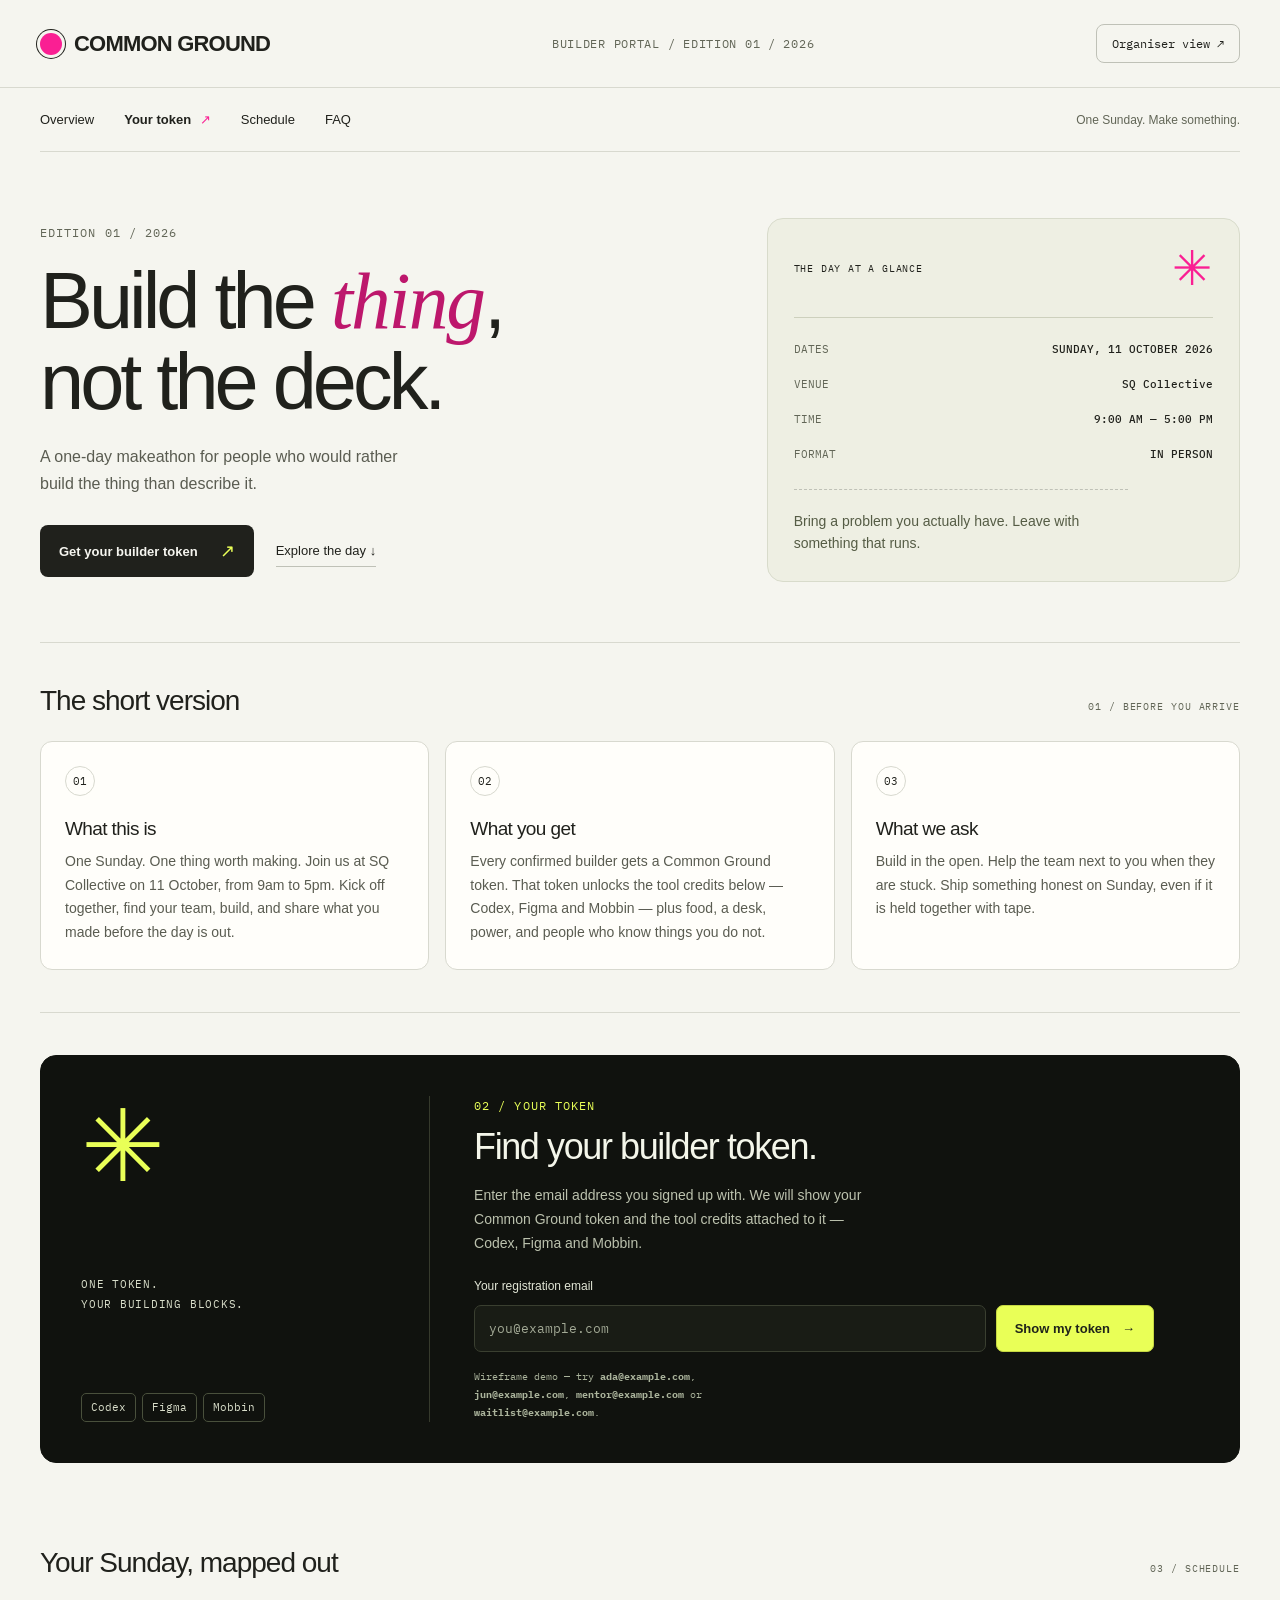
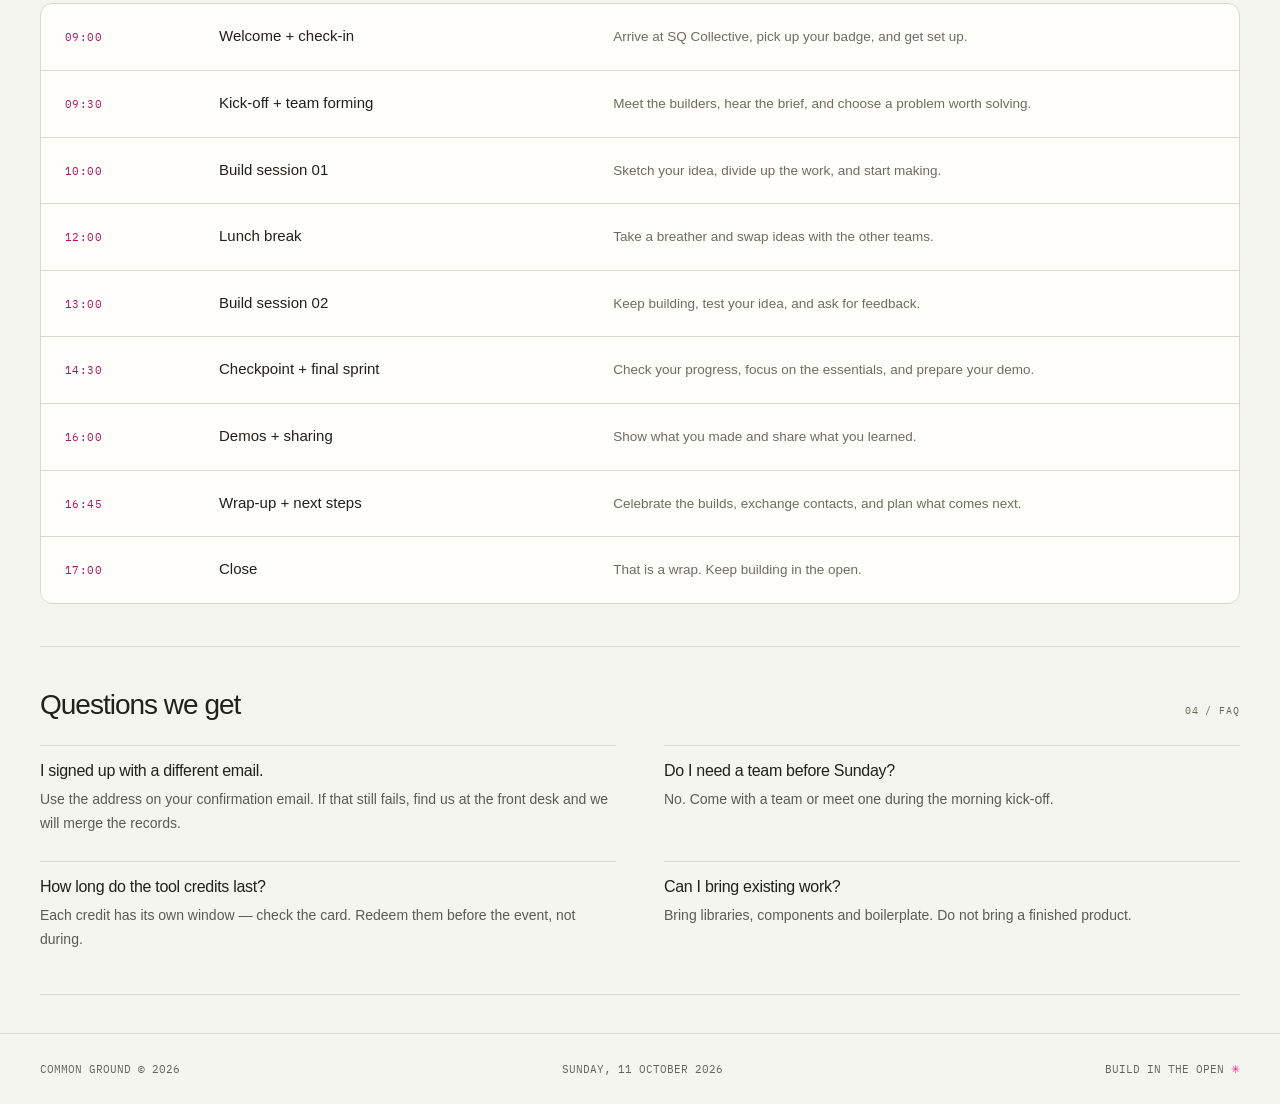
==== commit 64594aaa: "Refresh browser scripts for October event update" ====
--- a/index.html
+++ b/index.html
@@ -128,7 +128,7 @@
 
 <div id="toast" class="toast" role="status"></div>
 
-<script src="./assets/data.js"></script>
-<script src="./assets/portal.js"></script>
+<script src="./assets/data.js?v=20261011"></script>
+<script src="./assets/portal.js?v=20261011"></script>
 </body>
 </html>
